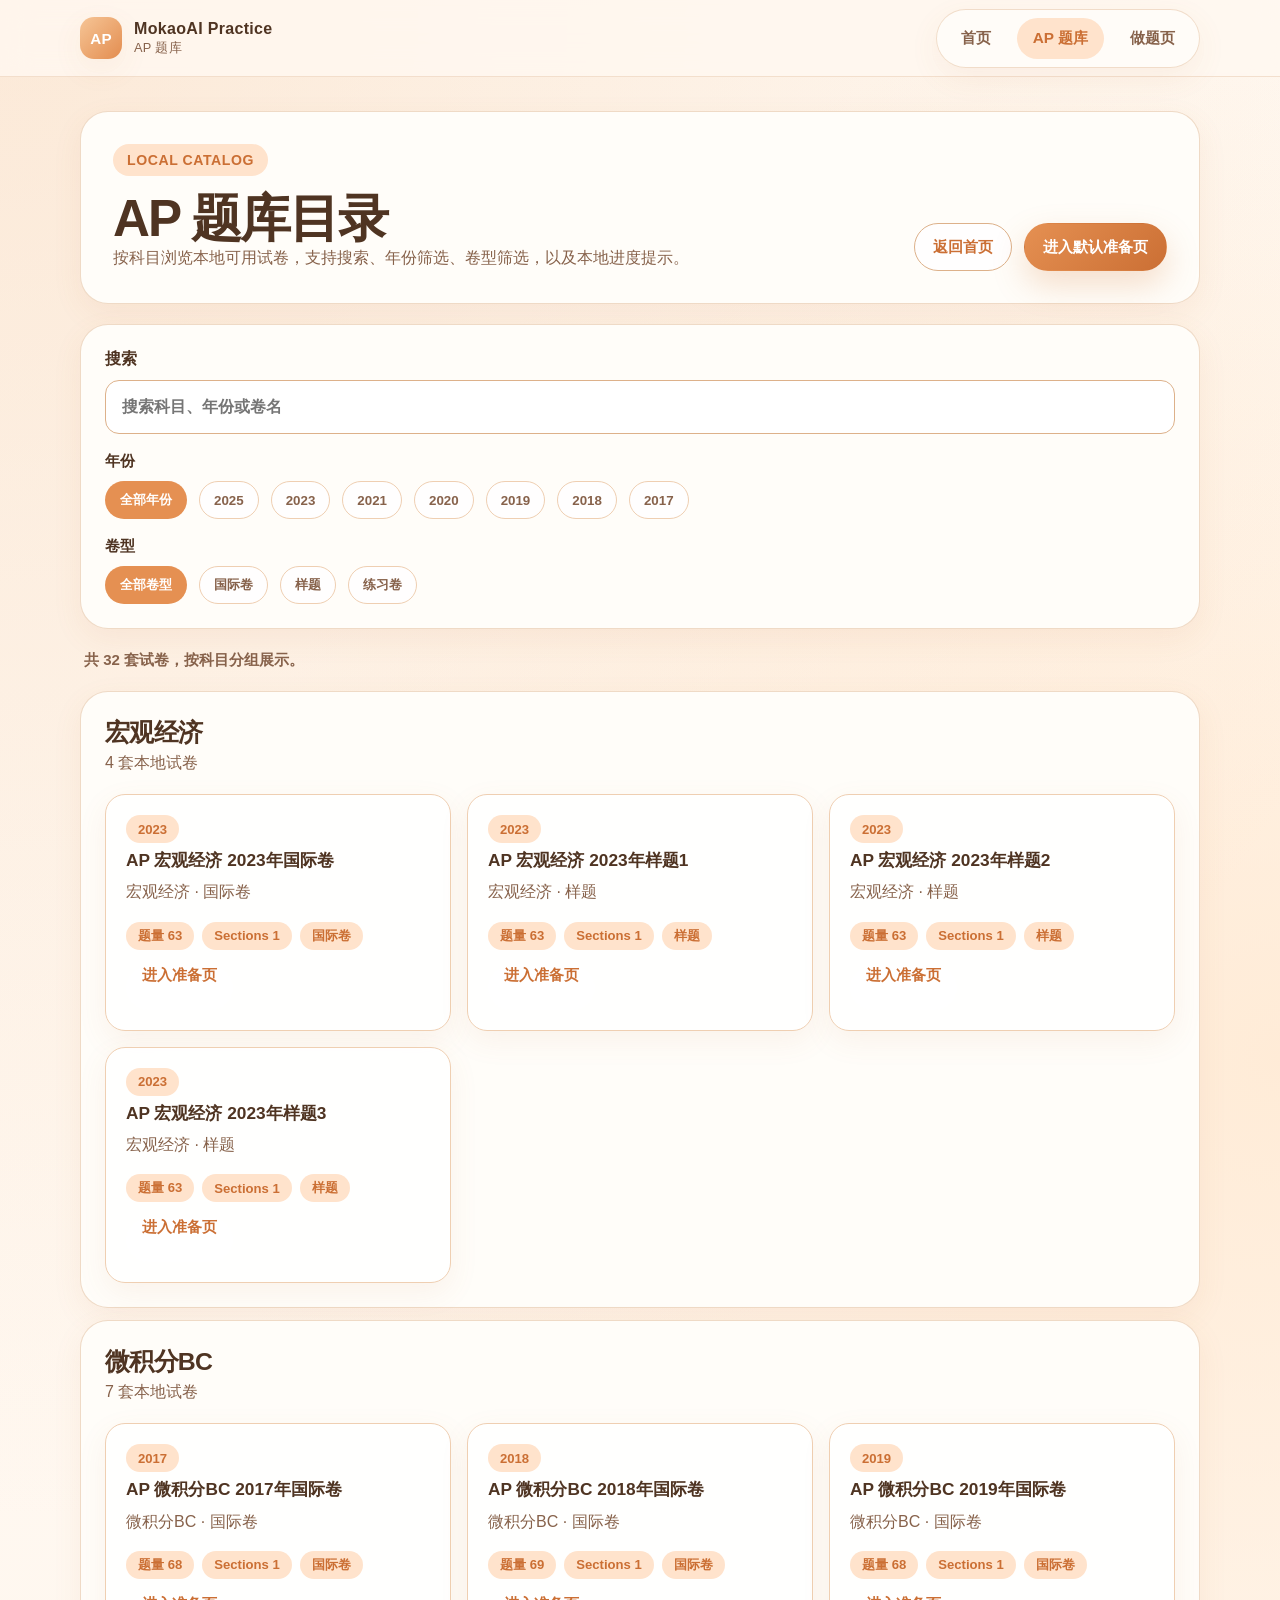
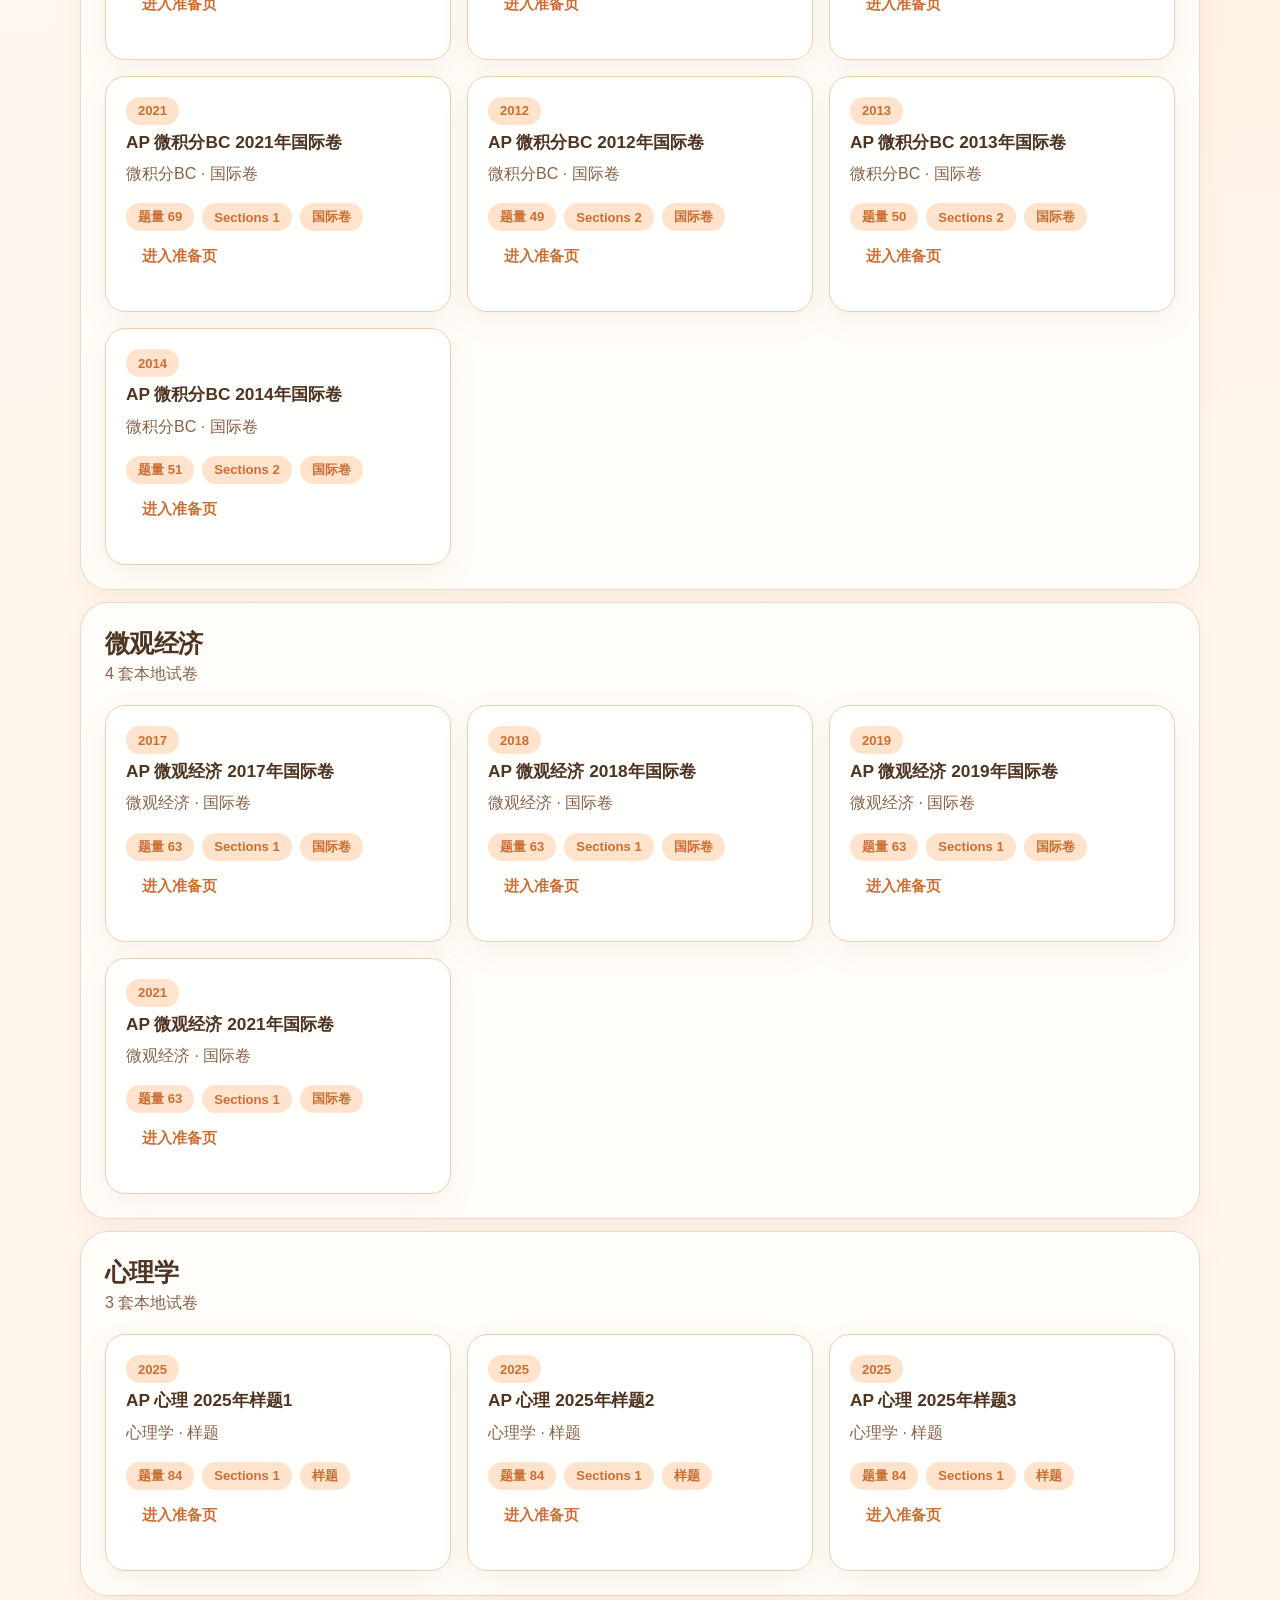
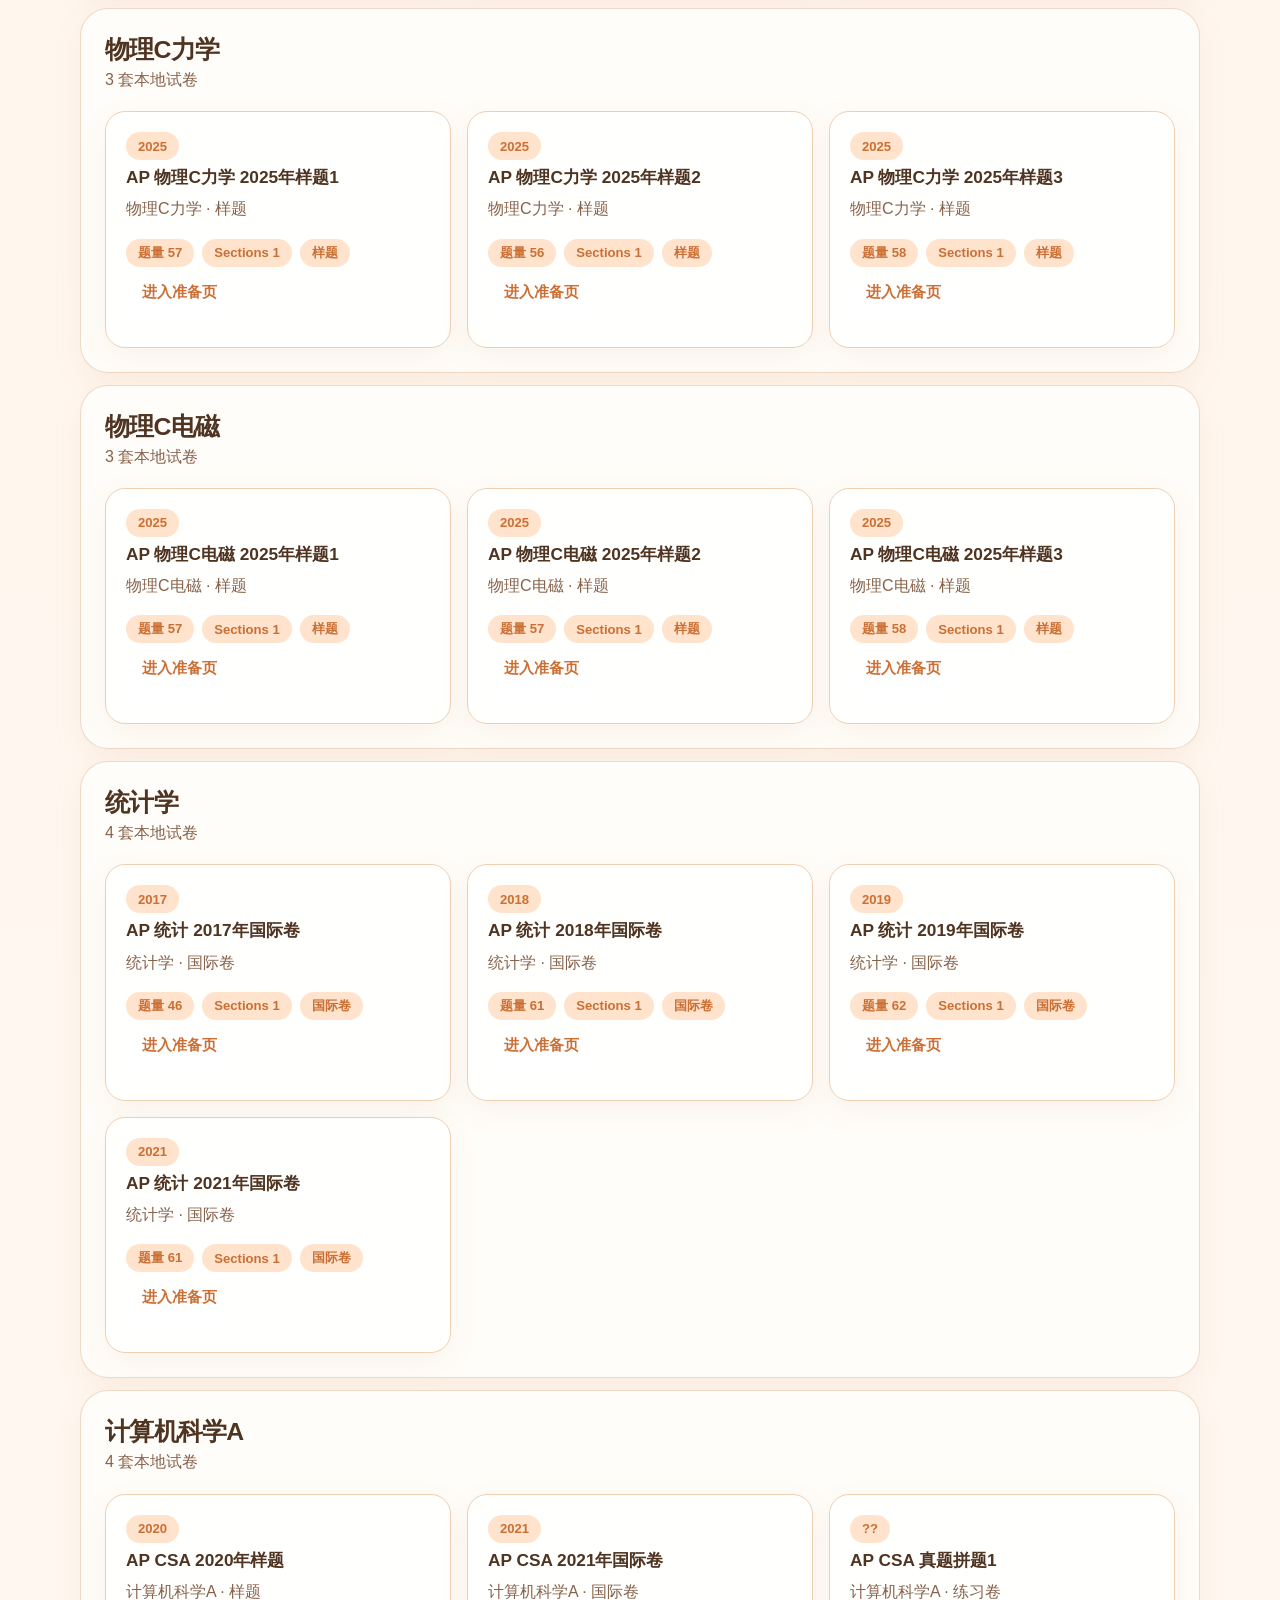
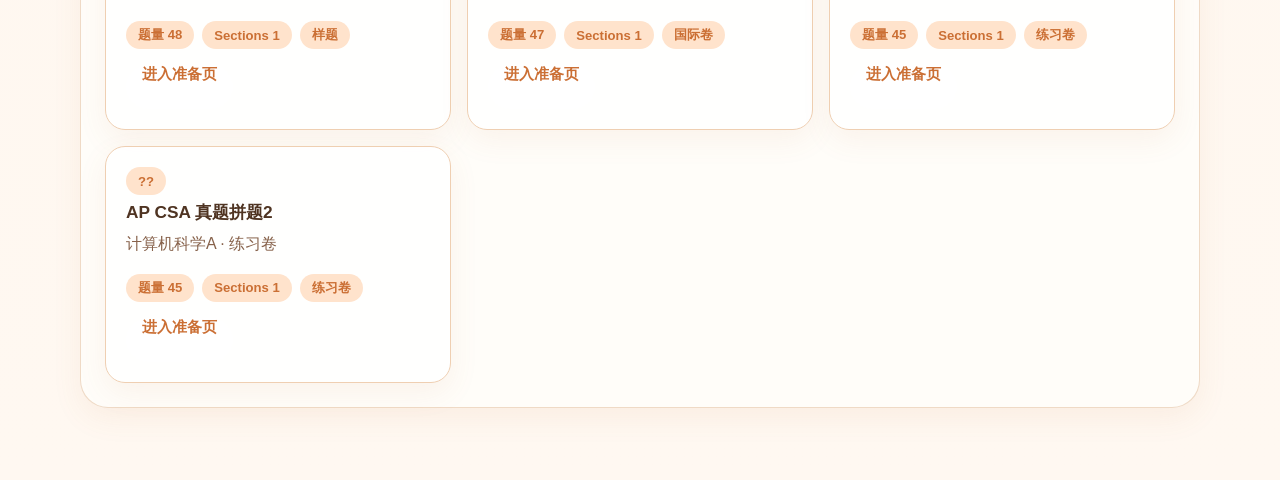
==== ap/index.html @ 804a9183 "Sync all phases + theme" ====
<!doctype html>
<html lang="zh-CN">
<head>
  <meta charset="utf-8">
  <meta name="viewport" content="width=device-width, initial-scale=1">
  <title>AP 题库</title>
  <meta name="robots" content="noindex">
  <link rel="stylesheet" href="/ap/catalog.css">
</head>
<body>
  <header class="site-header">
    <div class="shell nav">
      <a class="brand" href="/">
        <span class="brand-mark">AP</span>
        <span class="brand-copy">
          <span class="brand-title">MokaoAI Practice</span>
          <span class="brand-subtitle">AP 题库</span>
        </span>
      </a>
      <nav class="nav-links" aria-label="Primary">
        <a href="/">首页</a>
        <a class="is-active" href="/ap/">AP 题库</a>
        <a href="/ap/exam?examId=1902622411338911744&timekeepingModeOn=false&type=0">做题页</a>
      </nav>
    </div>
  </header>

  <main class="shell page-shell">
    <section class="page-hero">
      <span class="eyebrow">Local Catalog</span>
      <div class="page-heading">
        <div>
          <h1>AP 题库目录</h1>
          <p>按科目浏览本地可用试卷，支持搜索、年份筛选、卷型筛选，以及本地进度提示。</p>
        </div>
        <div class="hero-actions">
          <a class="button button-secondary" href="/">返回首页</a>
          <a class="button button-primary" href="/ap/start/?examId=1902622411338911744">进入默认准备页</a>
        </div>
      </div>
    </section>

    <section class="filters-card">
      <div class="search-row">
        <label class="search-box" for="search-input">
          <span>搜索</span>
          <input id="search-input" type="search" placeholder="搜索科目、年份或卷名">
        </label>
      </div>
      <div class="filter-group">
        <div class="filter-label">年份</div>
        <div class="tag-row" id="year-tags"></div>
      </div>
      <div class="filter-group">
        <div class="filter-label">卷型</div>
        <div class="tag-row" id="type-tags"></div>
      </div>
    </section>

    <section class="catalog-meta" id="catalog-meta"></section>
    <section class="catalog-root" id="catalog-root">
      <div class="loading-card">正在加载本地题库索引…</div>
    </section>
  </main>

  <script type="module" src="/ap/catalog.js"></script>
</body>
</html>
---- ap/catalog.css ----
:root {
  --bg: #fff8f1;
  --bg-elevated: #fffdf9;
  --panel: rgba(255, 250, 244, 0.92);
  --panel-strong: #ffffff;
  --line: #efcfb2;
  --line-strong: #ddb18a;
  --text: #4f3422;
  --text-soft: #87624b;
  --accent: #e59052;
  --accent-strong: #cb6f34;
  --accent-soft: #ffe3cc;
  --success-soft: #eef8ef;
  --success-text: #5d7a4d;
  --shadow: 0 18px 50px rgba(186, 120, 70, 0.12);
  --shadow-soft: 0 10px 30px rgba(186, 120, 70, 0.08);
  --radius-xl: 28px;
  --radius-lg: 20px;
  --radius-md: 14px;
  --max: 1120px;
}

* {
  box-sizing: border-box;
}

body {
  margin: 0;
  min-height: 100vh;
  font-family: "Segoe UI", "PingFang SC", "Microsoft YaHei", sans-serif;
  color: var(--text);
  background:
    radial-gradient(circle at top left, rgba(245, 202, 163, 0.35), transparent 28%),
    radial-gradient(circle at right 20%, rgba(255, 230, 204, 0.7), transparent 24%),
    linear-gradient(180deg, #fffaf4 0%, #fff6ed 48%, #fff8f1 100%);
}

a {
  color: inherit;
  text-decoration: none;
}

.shell {
  width: min(calc(100% - 32px), var(--max));
  margin: 0 auto;
}

.site-header {
  position: sticky;
  top: 0;
  z-index: 10;
  backdrop-filter: blur(14px);
  background: rgba(255, 248, 241, 0.82);
  border-bottom: 1px solid rgba(221, 177, 138, 0.35);
}

.nav {
  display: flex;
  align-items: center;
  justify-content: space-between;
  gap: 16px;
  min-height: 76px;
}

.brand {
  display: inline-flex;
  align-items: center;
  gap: 12px;
  font-weight: 700;
  letter-spacing: 0.02em;
}

.brand-mark {
  display: inline-flex;
  align-items: center;
  justify-content: center;
  width: 42px;
  height: 42px;
  border-radius: 14px;
  background: linear-gradient(135deg, #f6c596, #e38d50);
  color: #fff;
  box-shadow: var(--shadow-soft);
  font-size: 0.95rem;
}

.brand-copy {
  display: flex;
  flex-direction: column;
  gap: 2px;
}

.brand-title {
  font-size: 1rem;
}

.brand-subtitle {
  color: var(--text-soft);
  font-size: 0.8rem;
  font-weight: 500;
}

.nav-links {
  display: inline-flex;
  align-items: center;
  gap: 10px;
  padding: 8px;
  border: 1px solid rgba(221, 177, 138, 0.42);
  border-radius: 999px;
  background: rgba(255, 253, 249, 0.9);
  box-shadow: var(--shadow-soft);
}

.nav-links a {
  padding: 10px 16px;
  border-radius: 999px;
  color: var(--text-soft);
  font-size: 0.96rem;
  font-weight: 600;
}

.nav-links a.is-active,
.nav-links a:hover,
.nav-links a:focus-visible {
  background: var(--accent-soft);
  color: var(--accent-strong);
  outline: none;
}

.page-shell {
  padding: 34px 0 72px;
}

.page-hero,
.filters-card,
.subject-block {
  border: 1px solid rgba(221, 177, 138, 0.46);
  border-radius: var(--radius-xl);
  background: var(--bg-elevated);
  box-shadow: var(--shadow-soft);
}

.page-hero {
  display: grid;
  gap: 18px;
  padding: 32px;
}

.eyebrow,
.status-pill,
.meta-chip,
.tag {
  display: inline-flex;
  align-items: center;
  gap: 8px;
  width: fit-content;
  border-radius: 999px;
  font-weight: 700;
}

.eyebrow {
  padding: 8px 14px;
  background: var(--accent-soft);
  color: var(--accent-strong);
  font-size: 0.88rem;
  letter-spacing: 0.04em;
  text-transform: uppercase;
}

.page-heading {
  display: flex;
  flex-wrap: wrap;
  align-items: flex-end;
  justify-content: space-between;
  gap: 20px;
}

h1,
h2,
h3,
p {
  margin: 0;
}

h1 {
  font-size: clamp(2.3rem, 4vw, 3.6rem);
  line-height: 0.98;
  letter-spacing: -0.04em;
}

.page-heading p,
.catalog-meta,
.subject-head p,
.card-title p,
.loading-card,
.empty-card {
  color: var(--text-soft);
  line-height: 1.7;
}

.hero-actions,
.search-row,
.filter-group,
.tag-row,
.card-top,
.card-meta,
.card-actions,
.catalog-root {
  display: flex;
}

.hero-actions,
.tag-row,
.card-actions,
.catalog-root {
  gap: 12px;
}

.hero-actions,
.tag-row {
  flex-wrap: wrap;
}

.button {
  display: inline-flex;
  align-items: center;
  justify-content: center;
  min-height: 48px;
  padding: 0 18px;
  border: 1px solid transparent;
  border-radius: 999px;
  font-size: 0.96rem;
  font-weight: 700;
}

.button-primary {
  background: linear-gradient(135deg, var(--accent), var(--accent-strong));
  color: #fff;
  box-shadow: 0 14px 32px rgba(214, 130, 67, 0.25);
}

.button-secondary,
.card-button {
  border-color: var(--line-strong);
  background: rgba(255, 255, 255, 0.8);
  color: var(--accent-strong);
}

.filters-card {
  display: grid;
  gap: 18px;
  margin-top: 20px;
  padding: 24px;
}

.search-box {
  display: grid;
  gap: 10px;
  width: 100%;
  font-weight: 700;
}

.search-box input {
  width: 100%;
  min-height: 54px;
  padding: 0 16px;
  border: 1px solid var(--line-strong);
  border-radius: var(--radius-md);
  background: #fff;
  color: var(--text);
  font: inherit;
}

.filter-group {
  flex-direction: column;
  gap: 10px;
}

.filter-label {
  font-size: 0.94rem;
  font-weight: 700;
}

.tag {
  min-height: 38px;
  padding: 0 14px;
  border: 1px solid var(--line);
  background: rgba(255, 255, 255, 0.82);
  color: var(--text-soft);
  cursor: pointer;
}

.tag.is-active {
  border-color: transparent;
  background: var(--accent);
  color: #fff;
}

.catalog-meta {
  margin: 18px 4px 0;
  font-size: 0.94rem;
  font-weight: 600;
}

.catalog-root {
  flex-direction: column;
  margin-top: 18px;
}

.subject-block {
  display: grid;
  gap: 18px;
  padding: 24px;
}

.subject-head {
  display: flex;
  flex-wrap: wrap;
  align-items: flex-end;
  justify-content: space-between;
  gap: 12px;
}

.subject-head h2 {
  font-size: 1.55rem;
  letter-spacing: -0.03em;
}

.subject-grid {
  display: grid;
  grid-template-columns: repeat(3, minmax(0, 1fr));
  gap: 16px;
}

.exam-card,
.loading-card,
.empty-card {
  padding: 20px;
  border: 1px solid var(--line);
  border-radius: var(--radius-lg);
  background: rgba(255, 255, 255, 0.9);
  box-shadow: var(--shadow-soft);
}

.exam-card {
  display: grid;
  gap: 16px;
}

.card-top {
  align-items: flex-start;
  justify-content: space-between;
}

.card-title {
  display: grid;
  gap: 6px;
}

.card-title h3 {
  font-size: 1.08rem;
  line-height: 1.35;
}

.meta-chip {
  min-height: 28px;
  padding: 0 12px;
  background: var(--accent-soft);
  color: var(--accent-strong);
  font-size: 0.82rem;
}

.card-meta {
  flex-wrap: wrap;
  gap: 8px;
}

.status-pill {
  min-height: 30px;
  padding: 0 12px;
  background: var(--success-soft);
  color: var(--success-text);
  font-size: 0.82rem;
}

.card-button {
  min-height: 44px;
  padding: 0 16px;
  border-radius: 999px;
  font-size: 0.92rem;
  font-weight: 700;
}

.loading-card,
.empty-card {
  text-align: center;
}

@media (max-width: 980px) {
  .subject-grid {
    grid-template-columns: repeat(2, minmax(0, 1fr));
  }
}

@media (max-width: 760px) {
  .nav {
    flex-direction: column;
    align-items: flex-start;
    padding: 14px 0 18px;
  }

  .nav-links {
    width: 100%;
    justify-content: space-between;
  }

  .nav-links a {
    flex: 1 1 auto;
    text-align: center;
    padding-inline: 12px;
  }

  .page-heading,
  .card-top,
  .subject-head {
    flex-direction: column;
    align-items: flex-start;
  }

  .hero-actions .button,
  .card-actions .card-button {
    width: 100%;
  }

  .subject-grid {
    grid-template-columns: 1fr;
  }
}
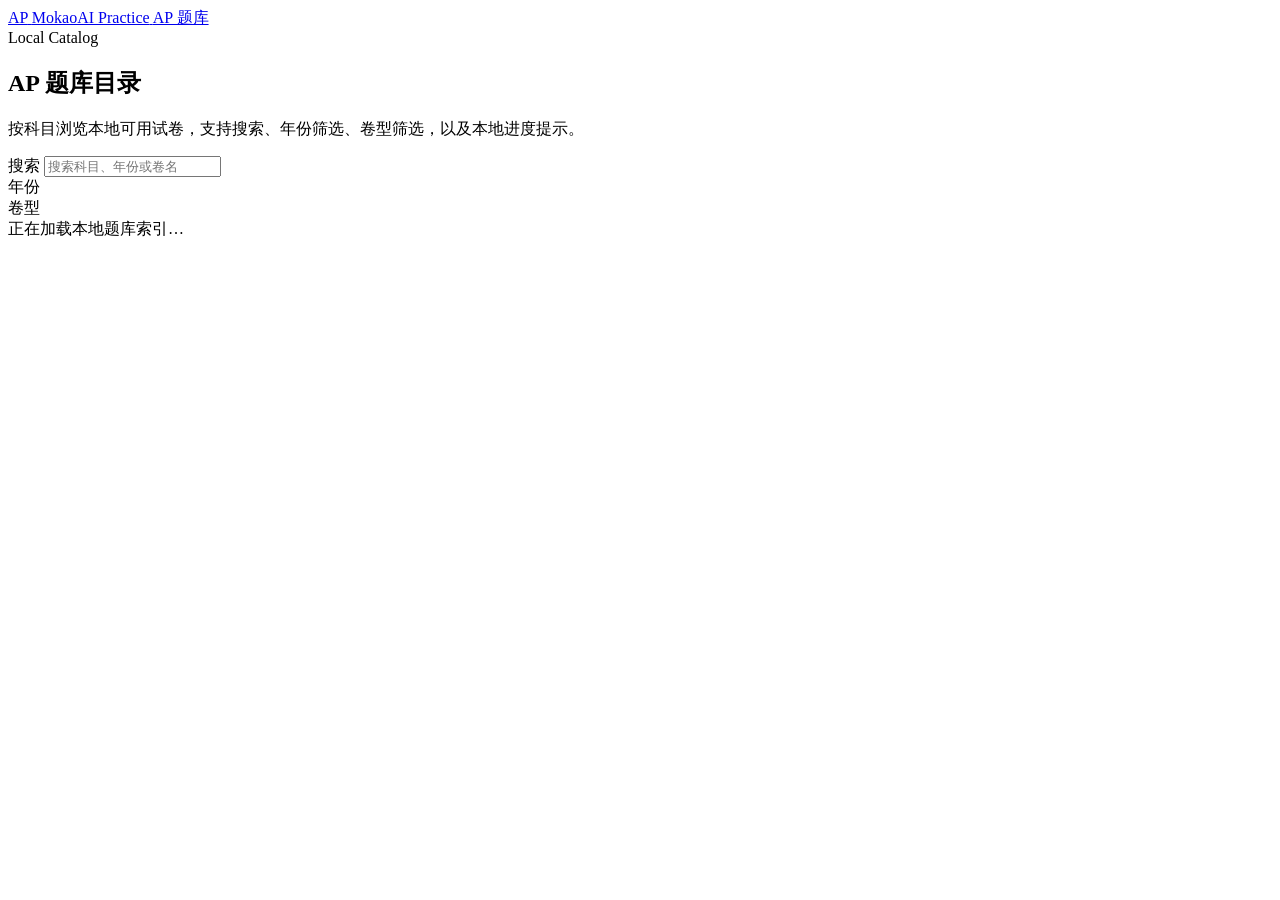
==== commit 38523d37: "Fix: site-base.js path detection, FRQ blob URL, sessions storage, HTML paths" ====
--- a/ap/index.html
+++ b/ap/index.html
@@ -5,23 +5,21 @@
   <meta name="viewport" content="width=device-width, initial-scale=1">
   <title>AP 题库</title>
   <meta name="robots" content="noindex">
-  <link rel="stylesheet" href="/ap/catalog.css">
+  <script>var m=location.pathname.match(/^\/(AP-Learning-Web-0\d)(?:\/|$)/);window._b='/'+(m?m[1]:'AP-Learning-Web');</script>
+  <script src="assets/site-base.js"></script>
+  <script>document.write('<link rel="stylesheet" href="'+window.sitePath('/ap/catalog.css')+'">');</script>
 </head>
 <body>
   <header class="site-header">
     <div class="shell nav">
-      <a class="brand" href="/">
+      <a class="brand" id="brand-link" href="/">
         <span class="brand-mark">AP</span>
         <span class="brand-copy">
           <span class="brand-title">MokaoAI Practice</span>
           <span class="brand-subtitle">AP 题库</span>
         </span>
       </a>
-      <nav class="nav-links" aria-label="Primary">
-        <a href="/">首页</a>
-        <a class="is-active" href="/ap/">AP 题库</a>
-        <a href="/ap/exam?examId=1902622411338911744&timekeepingModeOn=false&type=0">做题页</a>
-      </nav>
+      <nav class="nav-links" aria-label="Primary" id="primary-nav"></nav>
     </div>
   </header>
 
@@ -33,10 +31,7 @@
           <h1>AP 题库目录</h1>
           <p>按科目浏览本地可用试卷，支持搜索、年份筛选、卷型筛选，以及本地进度提示。</p>
         </div>
-        <div class="hero-actions">
-          <a class="button button-secondary" href="/">返回首页</a>
-          <a class="button button-primary" href="/ap/start/?examId=1902622411338911744">进入默认准备页</a>
-        </div>
+        <div class="hero-actions" id="hero-actions"></div>
       </div>
     </section>
 
@@ -63,6 +58,19 @@
     </section>
   </main>
 
-  <script type="module" src="/ap/catalog.js"></script>
+  <script>document.write('<scr'+'ipt type="module" src="'+window.sitePath('/ap/catalog.js')+'"><\/scr'+'ipt>');</script>
+  <script>
+    // Fix all absolute paths after site-base loads
+    var _fixPaths = function() {
+      var brand = document.getElementById('brand-link');
+      if (brand) brand.href = window.sitePath('/');
+      document.querySelectorAll('[href^="/"]').forEach(function(el) {
+        el.setAttribute('href', window.sitePath(el.getAttribute('href')));
+      });
+    };
+    if (document.readyState === 'loading') {
+      document.addEventListener('DOMContentLoaded', _fixPaths);
+    } else { _fixPaths(); }
+  </script>
 </body>
 </html>
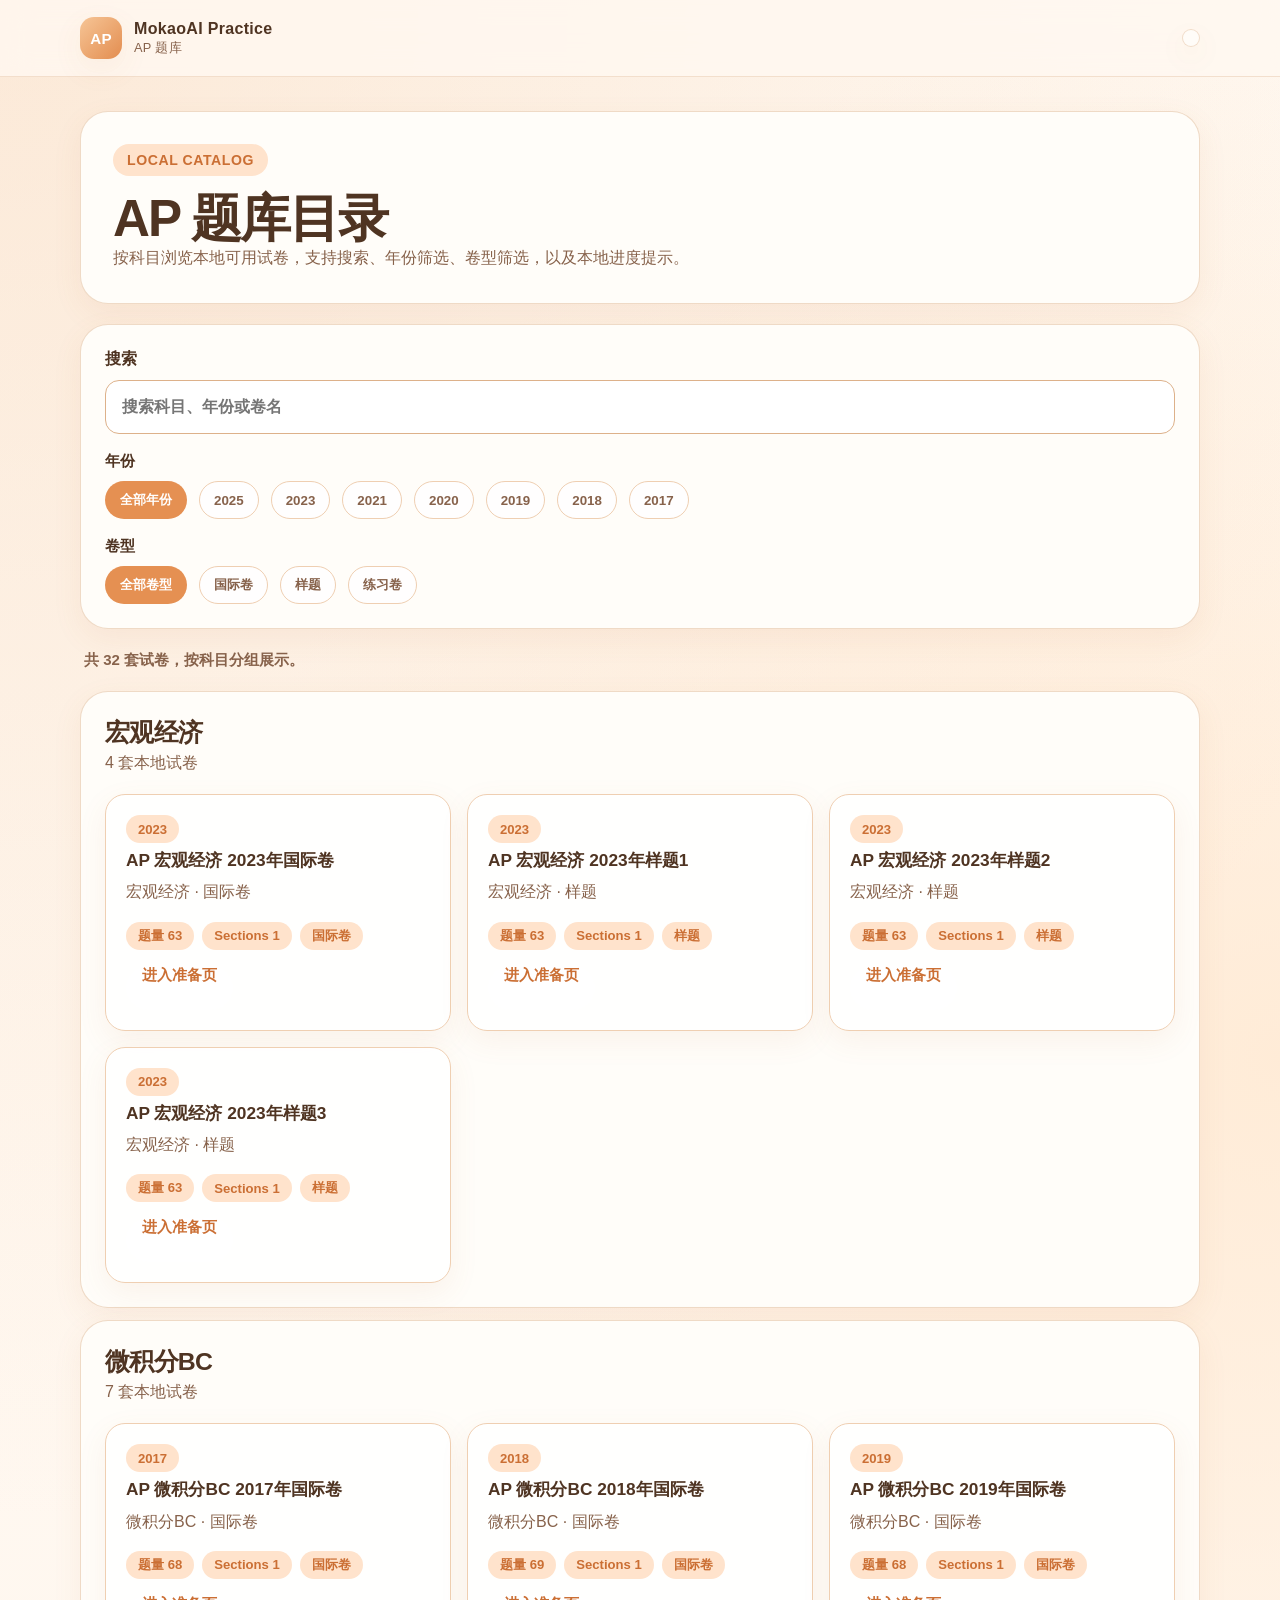
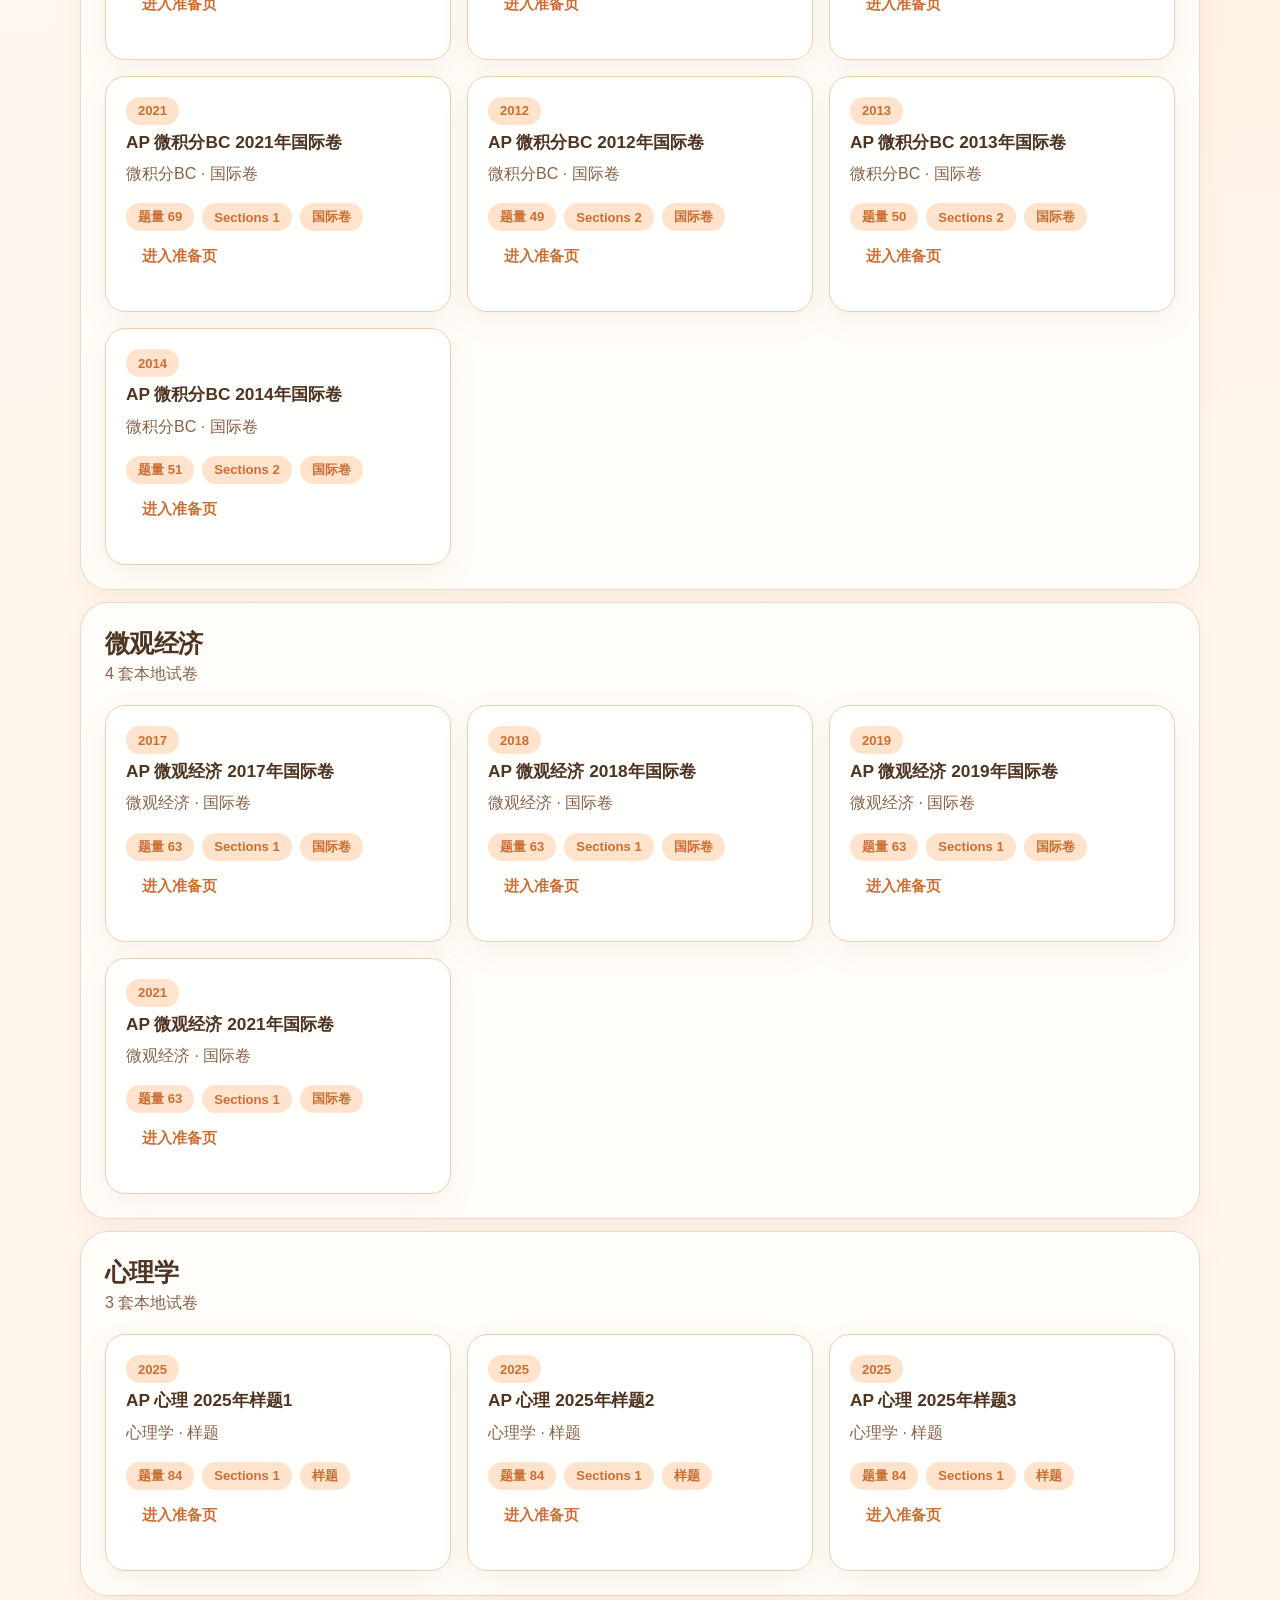
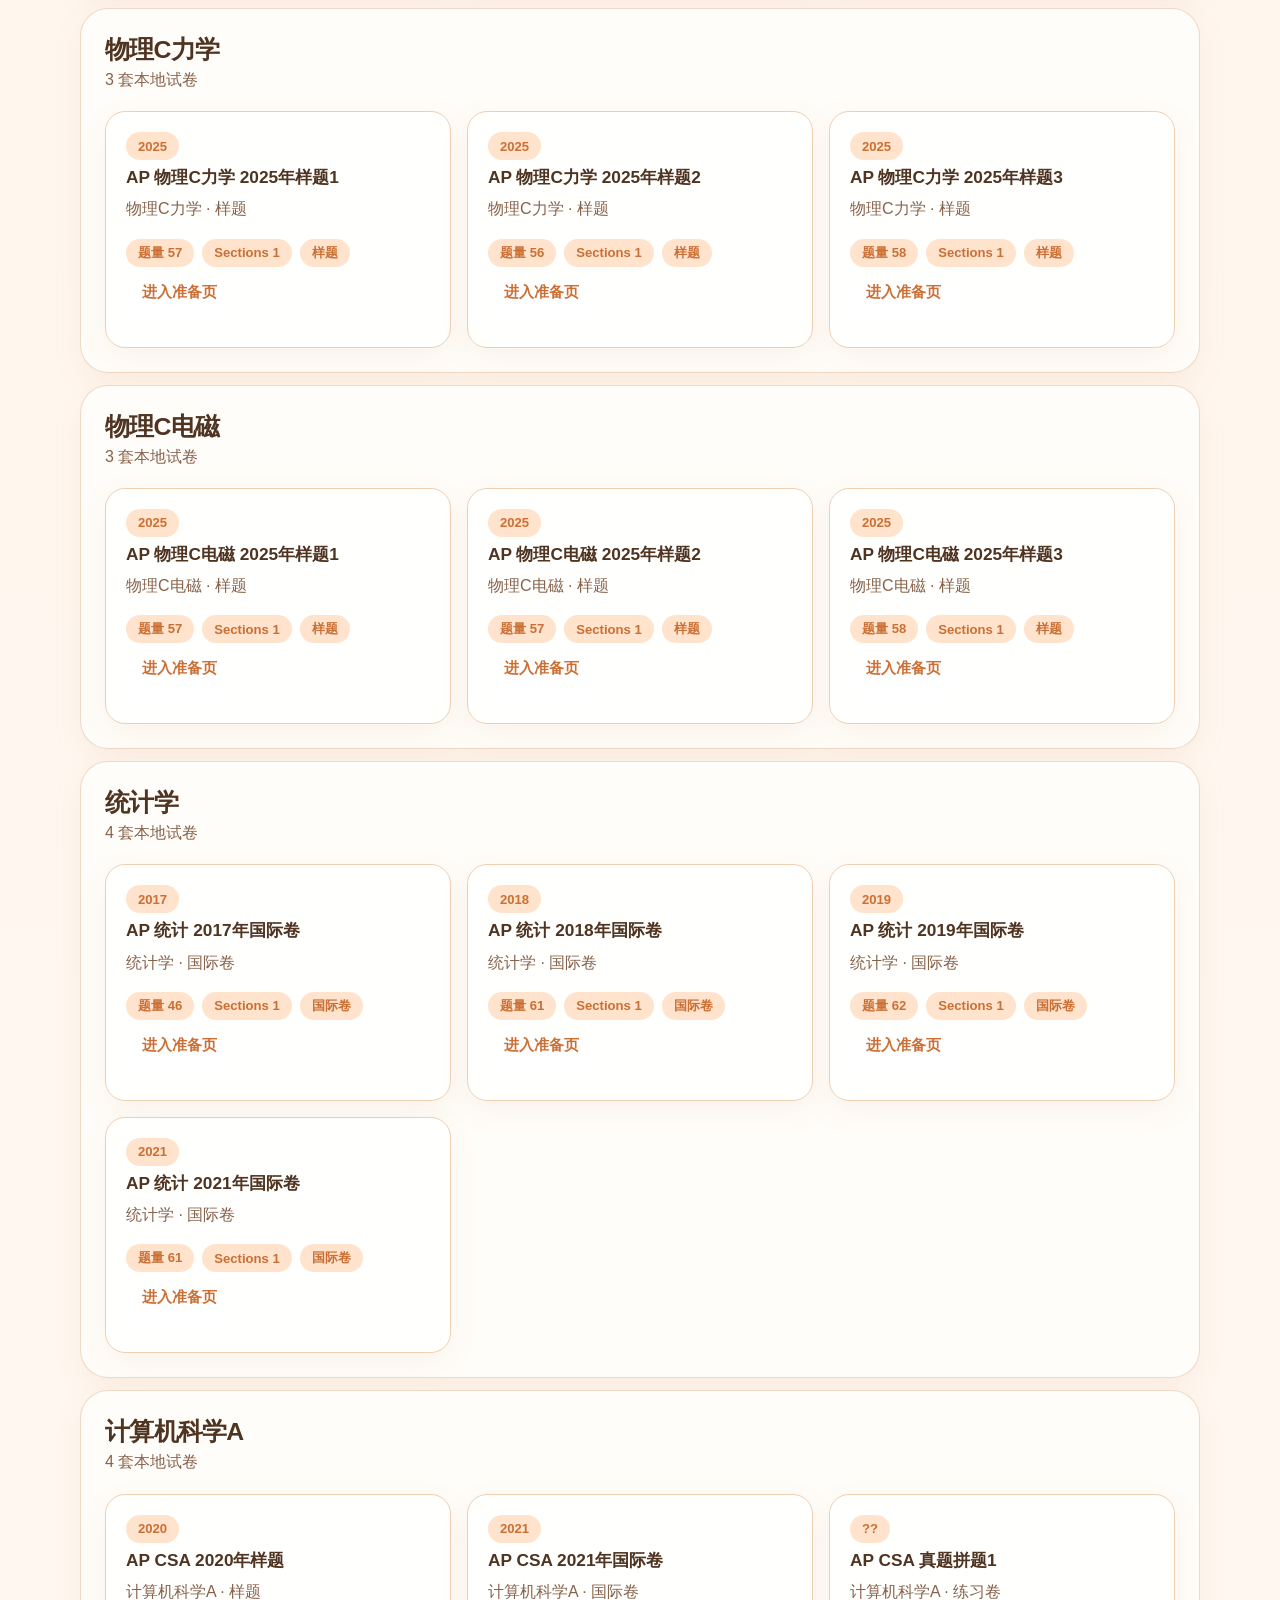
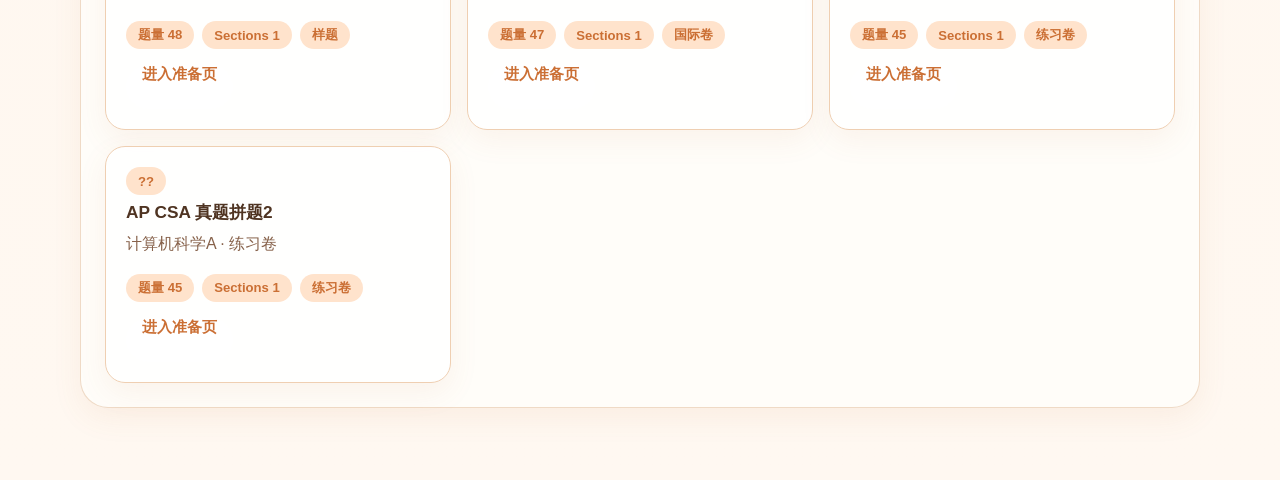
==== commit a6f887f9: "Fix site-base.js paths: ap/ and ap/start/ need ../../assets/ not ../ or ./assets/" ====
--- a/ap/index.html
+++ b/ap/index.html
@@ -6,7 +6,7 @@
   <title>AP 题库</title>
   <meta name="robots" content="noindex">
   <script>var m=location.pathname.match(/^\/(AP-Learning-Web-0\d)(?:\/|$)/);window._b='/'+(m?m[1]:'AP-Learning-Web');</script>
-  <script src="assets/site-base.js"></script>
+  <script src="../../assets/site-base.js"></script>
   <script>document.write('<link rel="stylesheet" href="'+window.sitePath('/ap/catalog.css')+'">');</script>
 </head>
 <body>
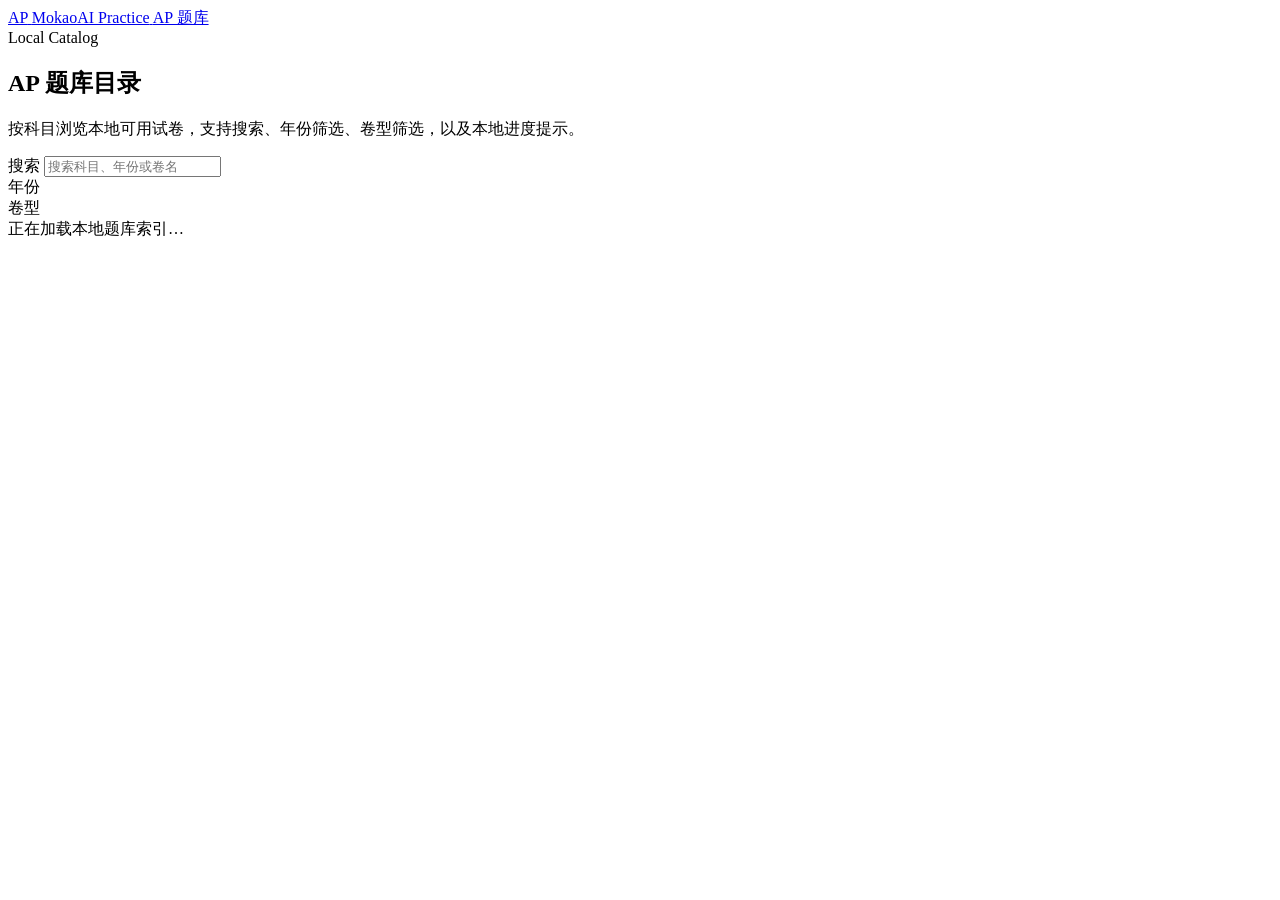
==== commit 60d6d169: "Revert: ap/index.html uses assets/site-base.js (ap/ is at repo root)" ====
--- a/ap/index.html
+++ b/ap/index.html
@@ -6,7 +6,7 @@
   <title>AP 题库</title>
   <meta name="robots" content="noindex">
   <script>var m=location.pathname.match(/^\/(AP-Learning-Web-0\d)(?:\/|$)/);window._b='/'+(m?m[1]:'AP-Learning-Web');</script>
-  <script src="../../assets/site-base.js"></script>
+  <script src="assets/site-base.js"></script>
   <script>document.write('<link rel="stylesheet" href="'+window.sitePath('/ap/catalog.css')+'">');</script>
 </head>
 <body>
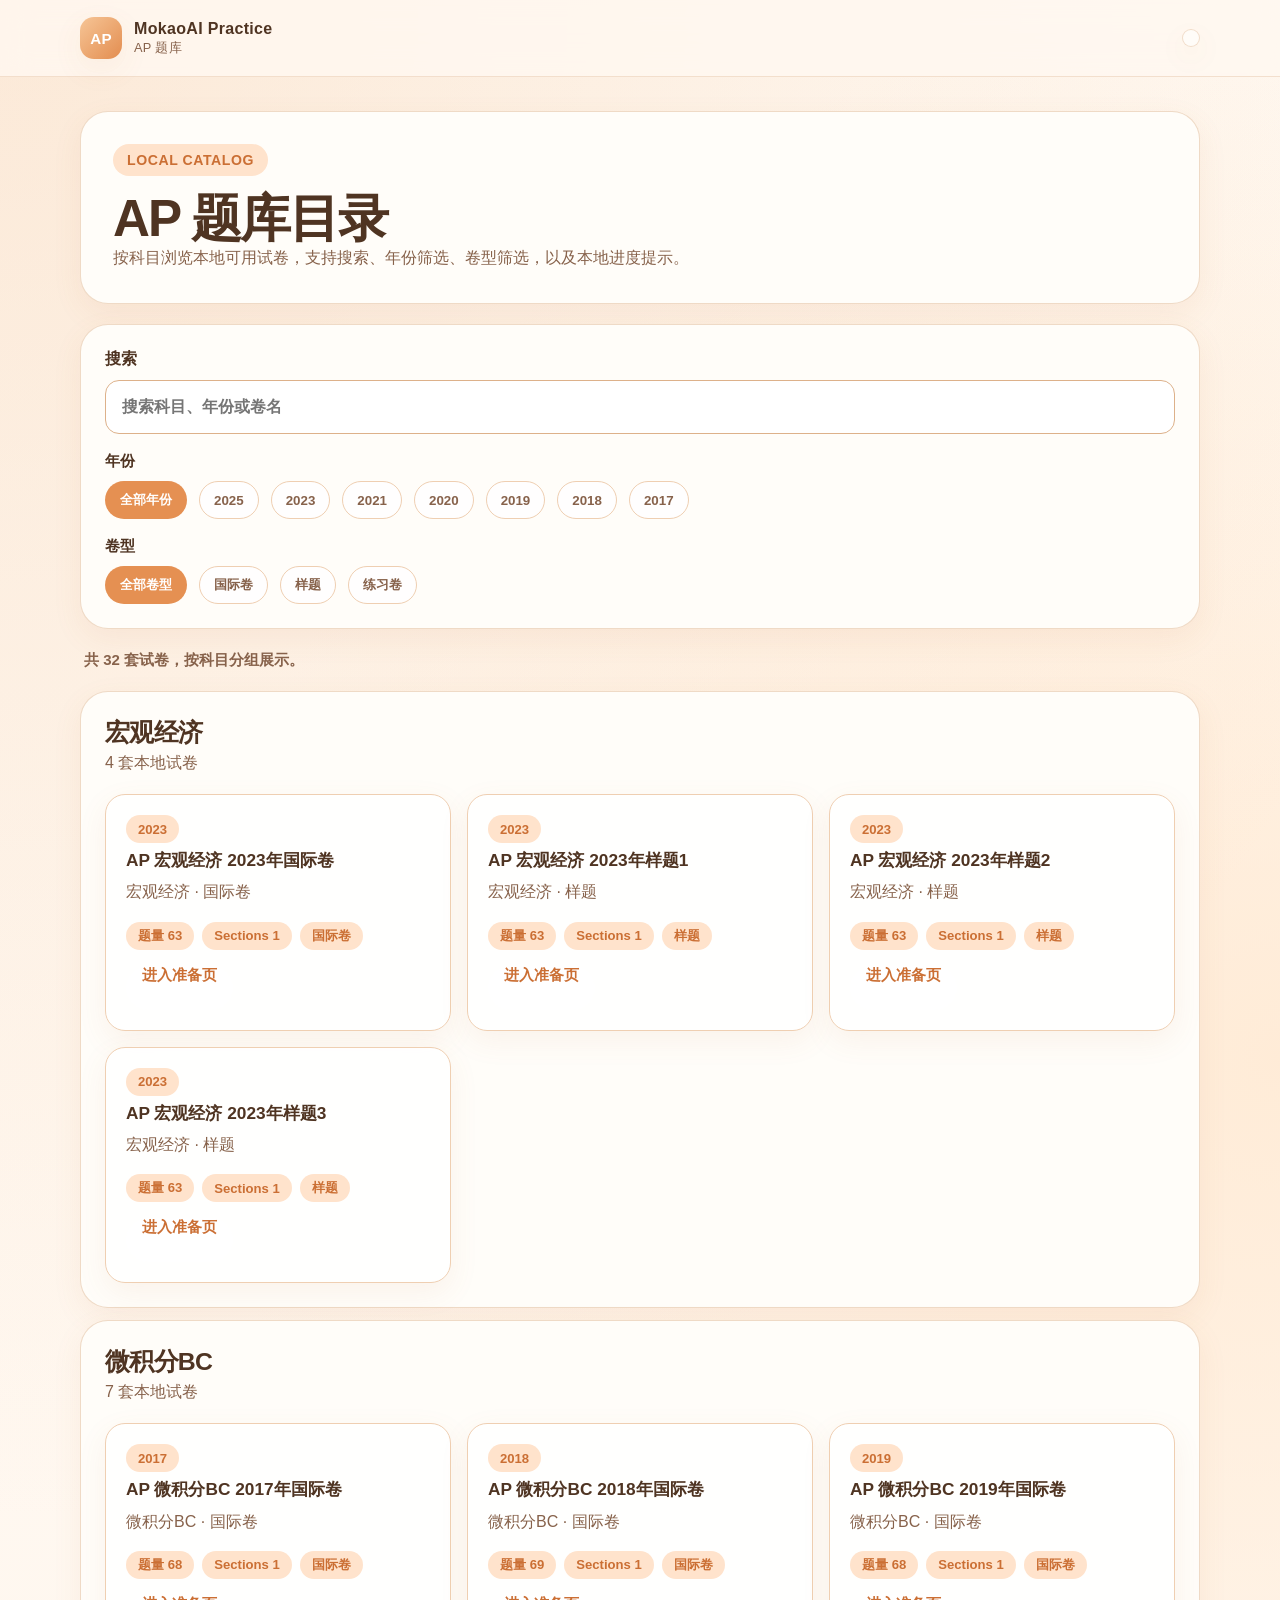
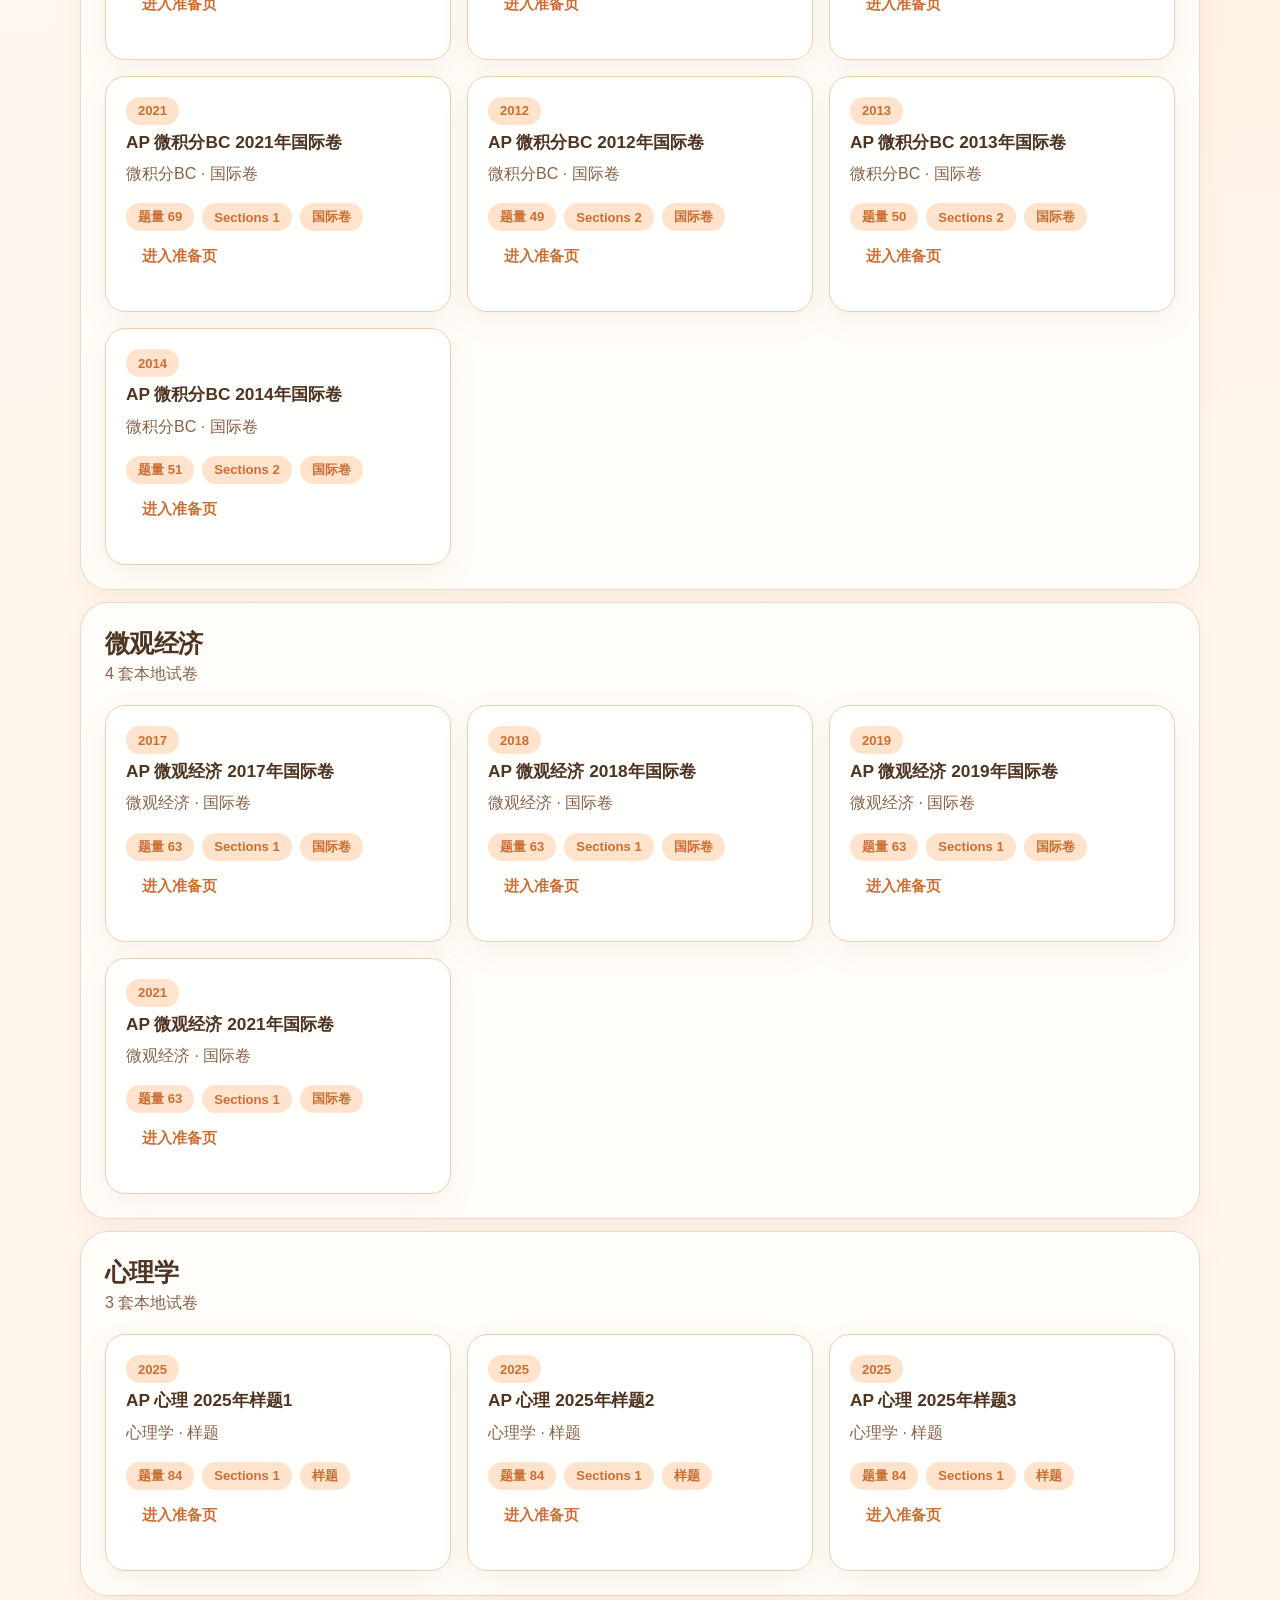
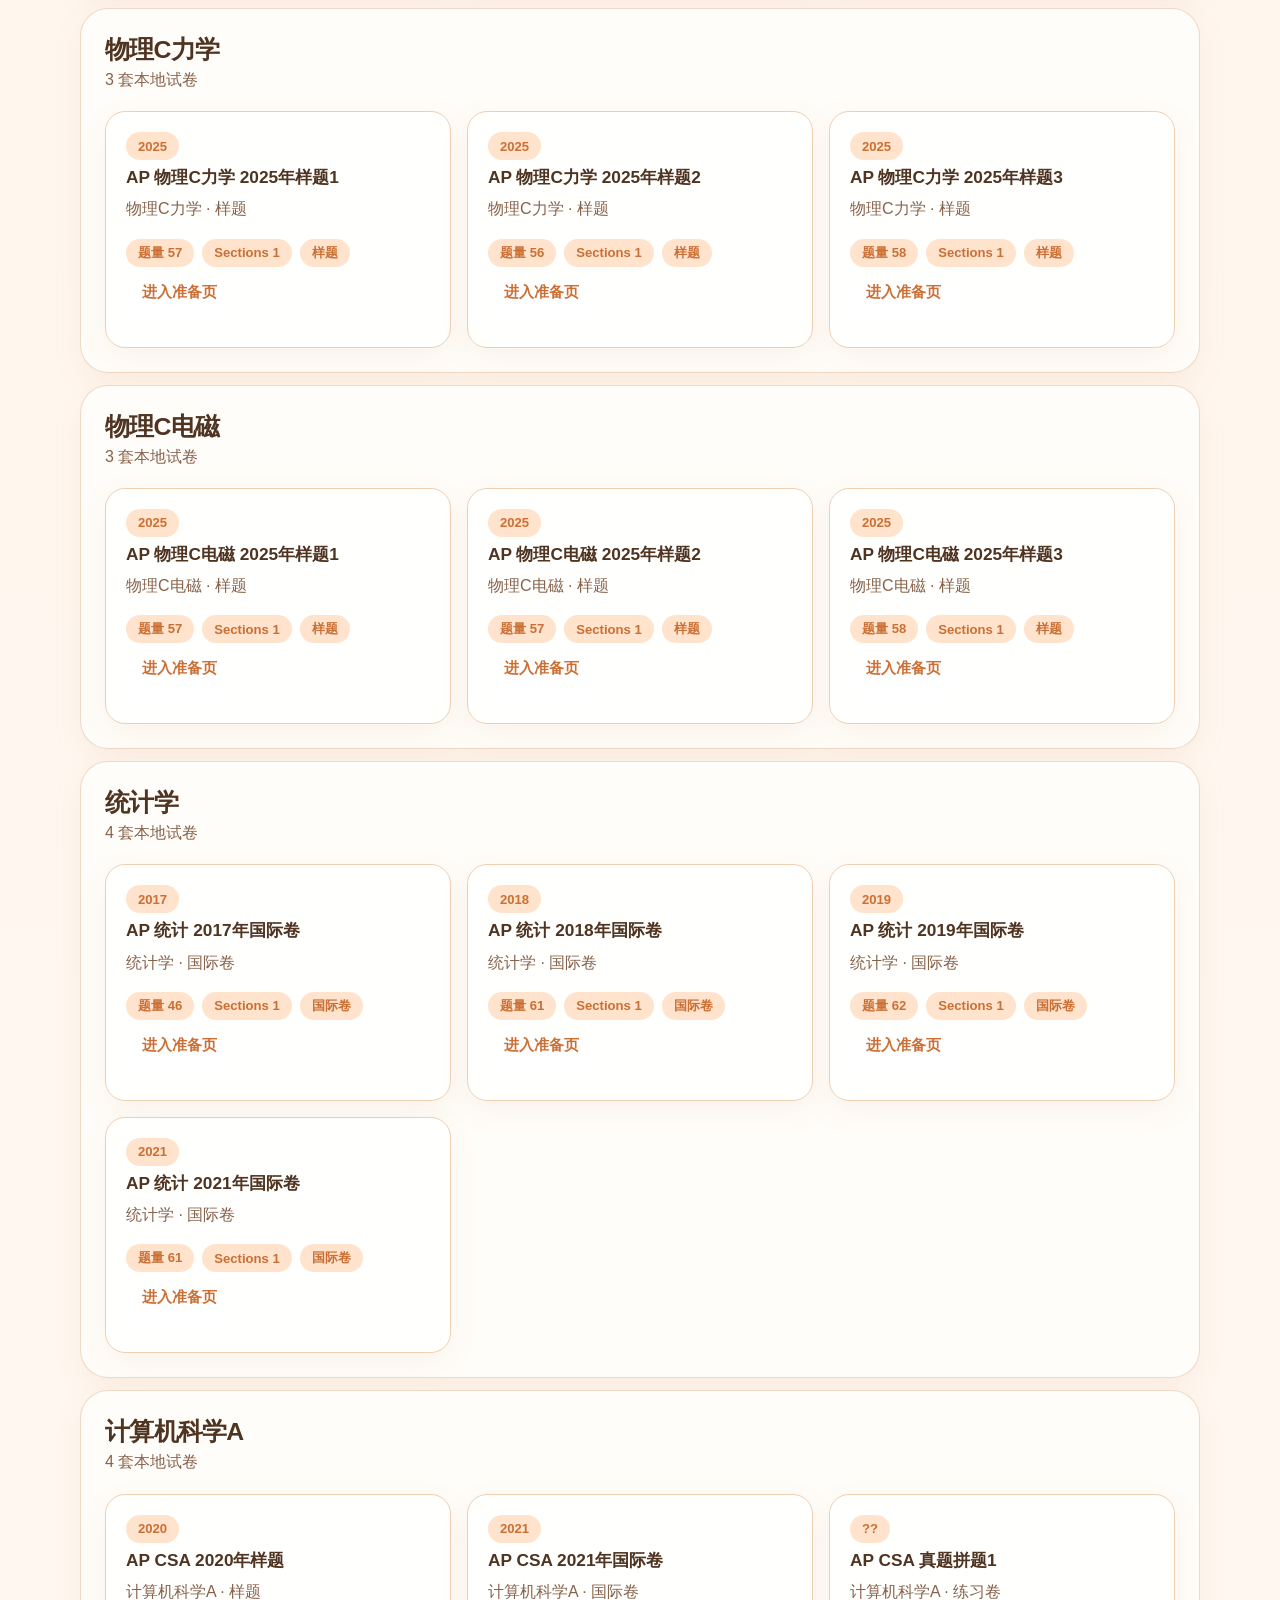
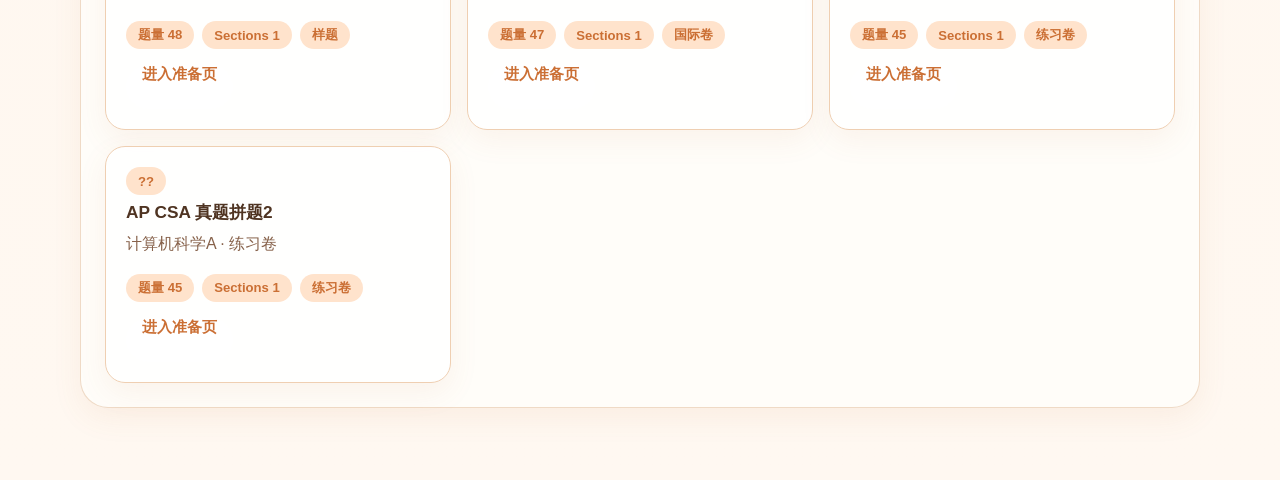
==== commit a3ac1bbd: "Fix site-base.js path: ap/index.html needs ../../assets/ not ./assets/" ====
--- a/ap/index.html
+++ b/ap/index.html
@@ -6,7 +6,7 @@
   <title>AP 题库</title>
   <meta name="robots" content="noindex">
   <script>var m=location.pathname.match(/^\/(AP-Learning-Web-0\d)(?:\/|$)/);window._b='/'+(m?m[1]:'AP-Learning-Web');</script>
-  <script src="assets/site-base.js"></script>
+  <script src="../../assets/site-base.js"></script>
   <script>document.write('<link rel="stylesheet" href="'+window.sitePath('/ap/catalog.css')+'">');</script>
 </head>
 <body>
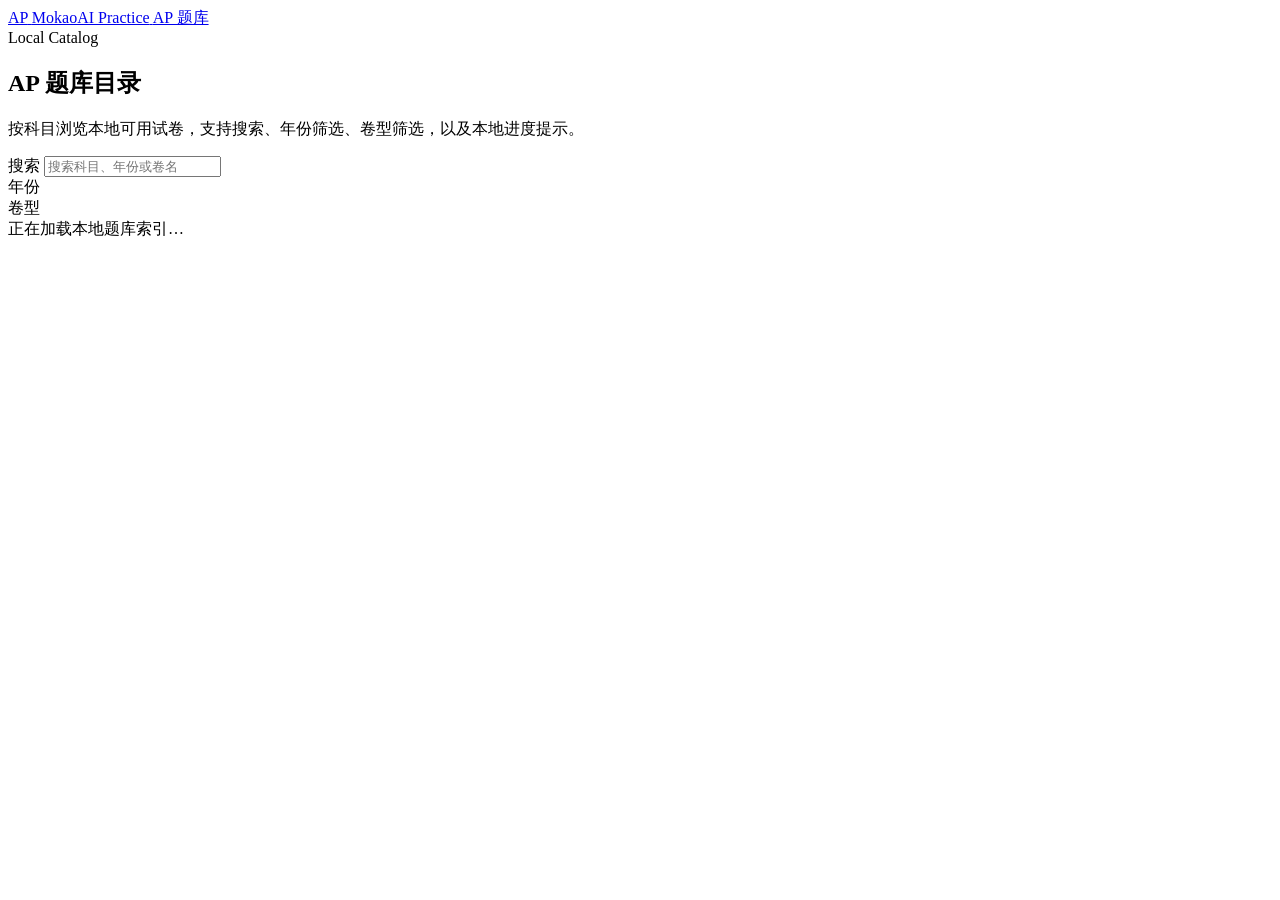
==== commit 6132942d: "Fix site-base.js loading: use document.write with window._b for synchronous load" ====
--- a/ap/index.html
+++ b/ap/index.html
@@ -5,8 +5,7 @@
   <meta name="viewport" content="width=device-width, initial-scale=1">
   <title>AP 题库</title>
   <meta name="robots" content="noindex">
-  <script>var m=location.pathname.match(/^\/(AP-Learning-Web-0\d)(?:\/|$)/);window._b='/'+(m?m[1]:'AP-Learning-Web');</script>
-  <script src="../../assets/site-base.js"></script>
+  <script>var m=location.pathname.match(/^\/(AP-Learning-Web-0\d)(?:\/|$)/);window._b='/'+(m?m[1]:'AP-Learning-Web');document.write('<scr'+'ipt src="'+window._b+'/assets/site-base.js"><\/scr'+'ipt>');</script>
   <script>document.write('<link rel="stylesheet" href="'+window.sitePath('/ap/catalog.css')+'">');</script>
 </head>
 <body>
